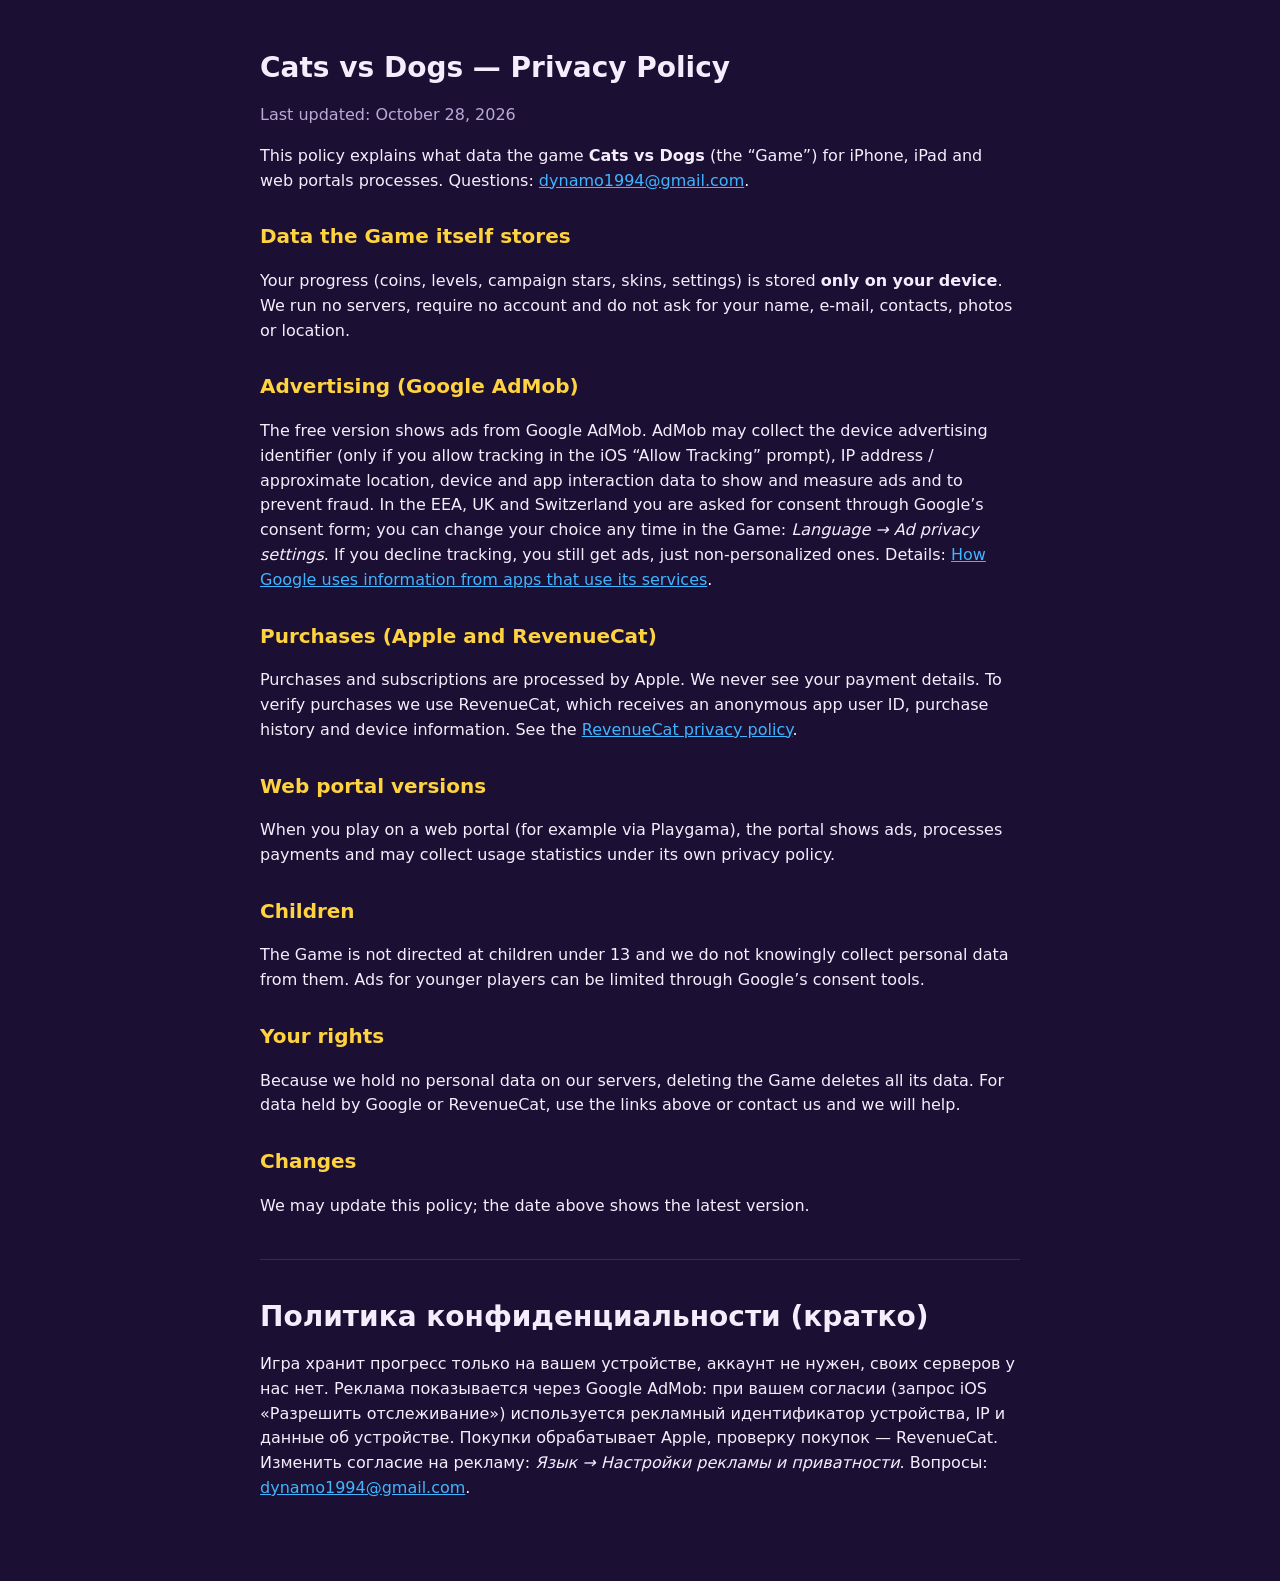
==== cats-vs-dogs/privacy.html @ 21089972 "Cats vs Dogs support and privacy pages" ====
<!doctype html>
<html lang="en">
<head>
<meta charset="utf-8" />
<meta name="viewport" content="width=device-width, initial-scale=1" />
<title>Cats vs Dogs — Privacy Policy</title>
<link rel="stylesheet" href="style.css" />
</head>
<body>
<main>
<h1>Cats vs Dogs — Privacy Policy</h1>
<p class="muted">Last updated: October 28, 2026</p>

<p>This policy explains what data the game <b>Cats vs Dogs</b> (the “Game”) for iPhone, iPad and web portals processes. Questions: <a href="mailto:dynamo1994@gmail.com">dynamo1994@gmail.com</a>.</p>

<h2>Data the Game itself stores</h2>
<p>Your progress (coins, levels, campaign stars, skins, settings) is stored <b>only on your device</b>. We run no servers, require no account and do not ask for your name, e-mail, contacts, photos or location.</p>

<h2>Advertising (Google AdMob)</h2>
<p>The free version shows ads from Google AdMob. AdMob may collect the device advertising identifier (only if you allow tracking in the iOS “Allow Tracking” prompt), IP address / approximate location, device and app interaction data to show and measure ads and to prevent fraud. In the EEA, UK and Switzerland you are asked for consent through Google’s consent form; you can change your choice any time in the Game: <i>Language → Ad privacy settings</i>. If you decline tracking, you still get ads, just non-personalized ones. Details: <a href="https://policies.google.com/technologies/partner-sites">How Google uses information from apps that use its services</a>.</p>

<h2>Purchases (Apple and RevenueCat)</h2>
<p>Purchases and subscriptions are processed by Apple. We never see your payment details. To verify purchases we use RevenueCat, which receives an anonymous app user ID, purchase history and device information. See the <a href="https://www.revenuecat.com/privacy">RevenueCat privacy policy</a>.</p>

<h2>Web portal versions</h2>
<p>When you play on a web portal (for example via Playgama), the portal shows ads, processes payments and may collect usage statistics under its own privacy policy.</p>

<h2>Children</h2>
<p>The Game is not directed at children under 13 and we do not knowingly collect personal data from them. Ads for younger players can be limited through Google’s consent tools.</p>

<h2>Your rights</h2>
<p>Because we hold no personal data on our servers, deleting the Game deletes all its data. For data held by Google or RevenueCat, use the links above or contact us and we will help.</p>

<h2>Changes</h2>
<p>We may update this policy; the date above shows the latest version.</p>

<hr />
<h1>Политика конфиденциальности (кратко)</h1>
<p>Игра хранит прогресс только на вашем устройстве, аккаунт не нужен, своих серверов у нас нет. Реклама показывается через Google AdMob: при вашем согласии (запрос iOS «Разрешить отслеживание») используется рекламный идентификатор устройства, IP и данные об устройстве. Покупки обрабатывает Apple, проверку покупок — RevenueCat. Изменить согласие на рекламу: <i>Язык → Настройки рекламы и приватности</i>. Вопросы: <a href="mailto:dynamo1994@gmail.com">dynamo1994@gmail.com</a>.</p>
</main>
</body>
</html>
---- cats-vs-dogs/style.css ----
body { margin: 0; background: #1b1033; color: #f4eefc; font: 16px/1.55 -apple-system, system-ui, sans-serif; }
main { max-width: 760px; margin: 0 auto; padding: 32px 20px 64px; }
h1 { font-size: 28px; line-height: 1.2; }
h2 { margin-top: 28px; color: #ffd23f; font-size: 20px; }
h3 { font-size: 16px; margin-bottom: 4px; }
a { color: #3fb4ff; }
.muted { color: #b9a9d6; }
hr { border: 0; border-top: 1px solid #3a2a5c; margin: 40px 0; }
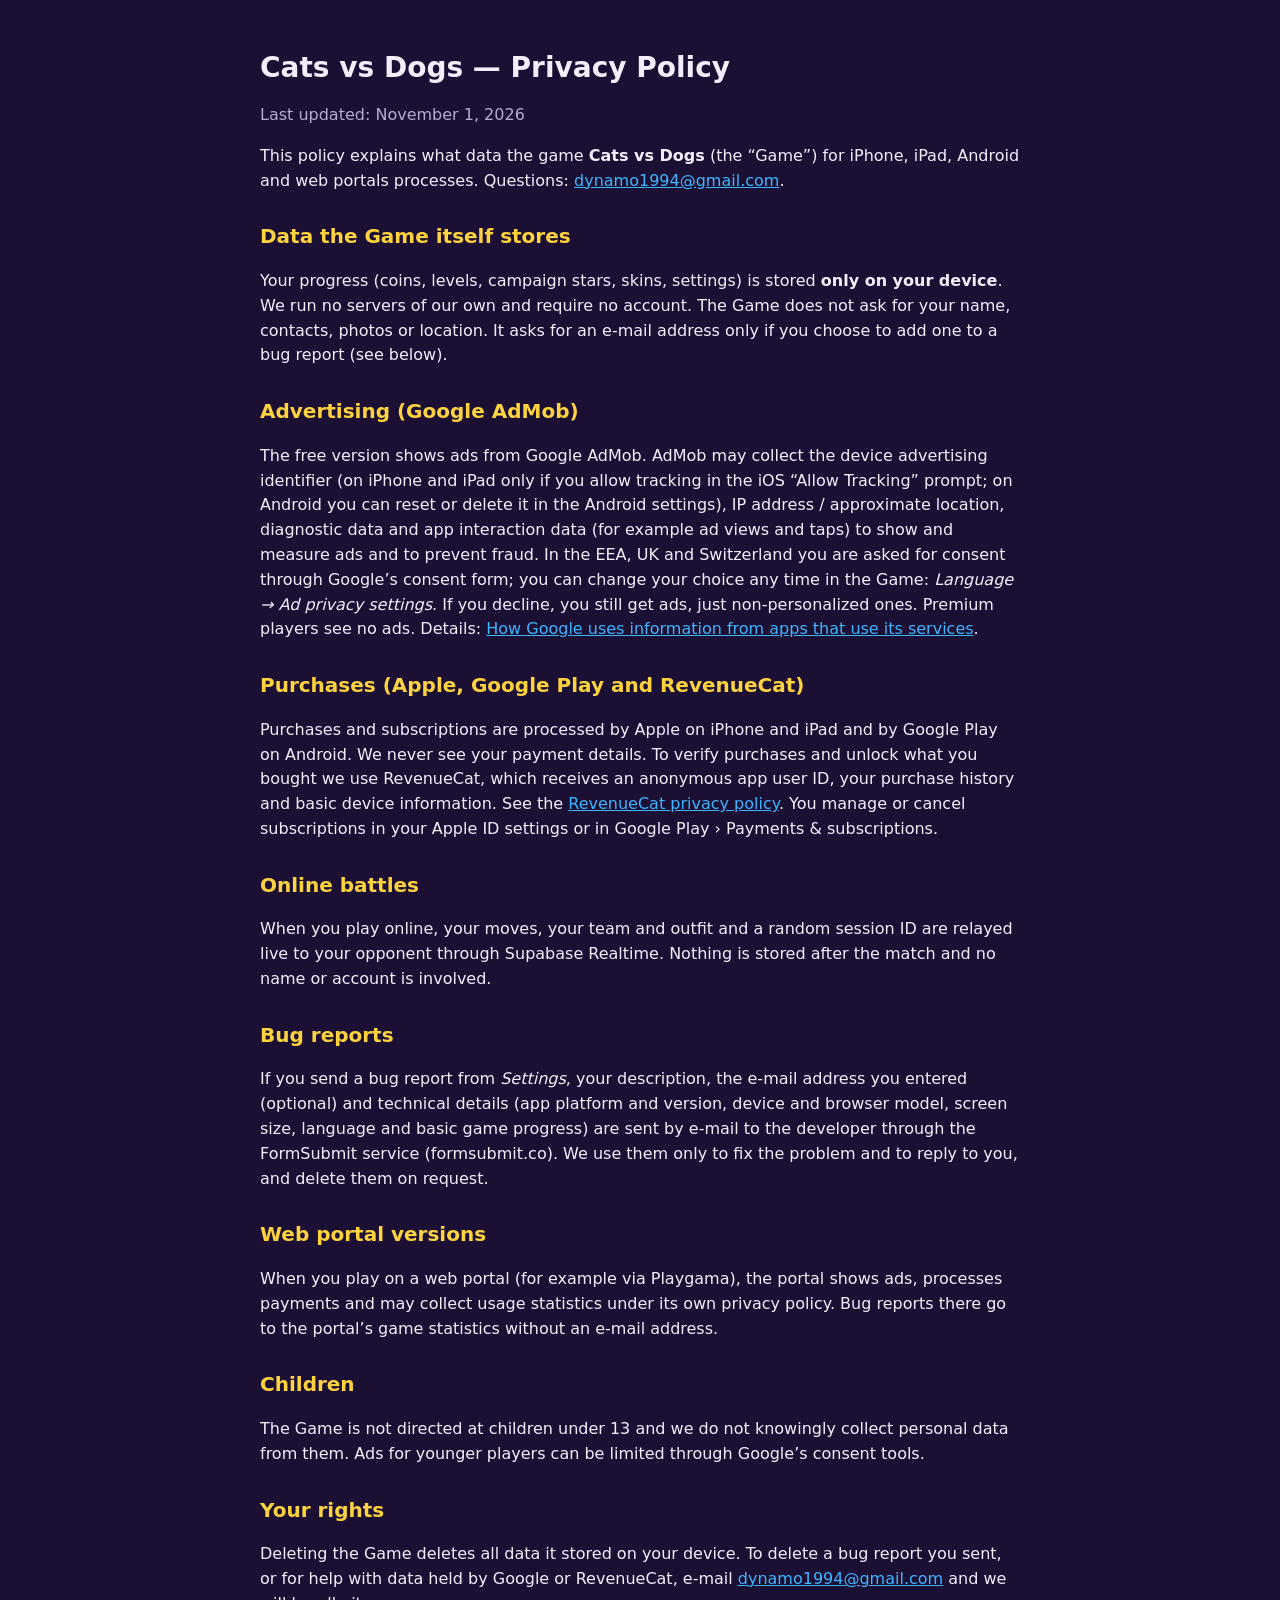
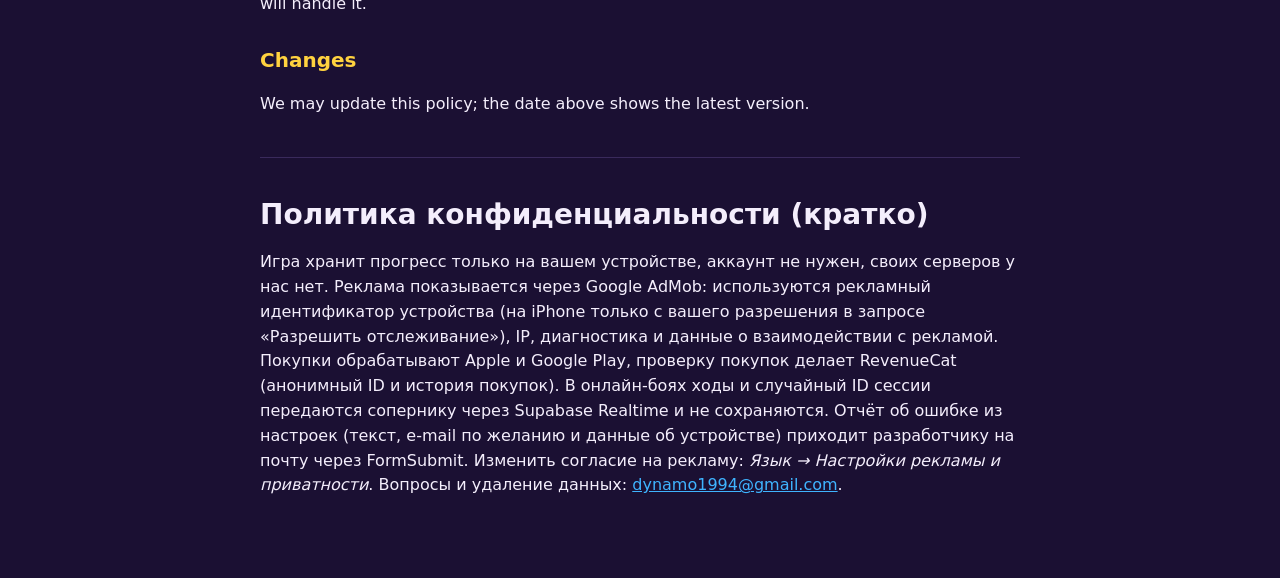
==== commit 4b232e07: "Cats vs Dogs privacy: Android/Google Play, online battles, bug reports" ====
--- a/cats-vs-dogs/privacy.html
+++ b/cats-vs-dogs/privacy.html
@@ -9,34 +9,40 @@
 <body>
 <main>
 <h1>Cats vs Dogs — Privacy Policy</h1>
-<p class="muted">Last updated: October 28, 2026</p>
+<p class="muted">Last updated: November 1, 2026</p>
 
-<p>This policy explains what data the game <b>Cats vs Dogs</b> (the “Game”) for iPhone, iPad and web portals processes. Questions: <a href="mailto:dynamo1994@gmail.com">dynamo1994@gmail.com</a>.</p>
+<p>This policy explains what data the game <b>Cats vs Dogs</b> (the “Game”) for iPhone, iPad, Android and web portals processes. Questions: <a href="mailto:dynamo1994@gmail.com">dynamo1994@gmail.com</a>.</p>
 
 <h2>Data the Game itself stores</h2>
-<p>Your progress (coins, levels, campaign stars, skins, settings) is stored <b>only on your device</b>. We run no servers, require no account and do not ask for your name, e-mail, contacts, photos or location.</p>
+<p>Your progress (coins, levels, campaign stars, skins, settings) is stored <b>only on your device</b>. We run no servers of our own and require no account. The Game does not ask for your name, contacts, photos or location. It asks for an e-mail address only if you choose to add one to a bug report (see below).</p>
 
 <h2>Advertising (Google AdMob)</h2>
-<p>The free version shows ads from Google AdMob. AdMob may collect the device advertising identifier (only if you allow tracking in the iOS “Allow Tracking” prompt), IP address / approximate location, device and app interaction data to show and measure ads and to prevent fraud. In the EEA, UK and Switzerland you are asked for consent through Google’s consent form; you can change your choice any time in the Game: <i>Language → Ad privacy settings</i>. If you decline tracking, you still get ads, just non-personalized ones. Details: <a href="https://policies.google.com/technologies/partner-sites">How Google uses information from apps that use its services</a>.</p>
+<p>The free version shows ads from Google AdMob. AdMob may collect the device advertising identifier (on iPhone and iPad only if you allow tracking in the iOS “Allow Tracking” prompt; on Android you can reset or delete it in the Android settings), IP address / approximate location, diagnostic data and app interaction data (for example ad views and taps) to show and measure ads and to prevent fraud. In the EEA, UK and Switzerland you are asked for consent through Google’s consent form; you can change your choice any time in the Game: <i>Language → Ad privacy settings</i>. If you decline, you still get ads, just non-personalized ones. Premium players see no ads. Details: <a href="https://policies.google.com/technologies/partner-sites">How Google uses information from apps that use its services</a>.</p>
 
-<h2>Purchases (Apple and RevenueCat)</h2>
-<p>Purchases and subscriptions are processed by Apple. We never see your payment details. To verify purchases we use RevenueCat, which receives an anonymous app user ID, purchase history and device information. See the <a href="https://www.revenuecat.com/privacy">RevenueCat privacy policy</a>.</p>
+<h2>Purchases (Apple, Google Play and RevenueCat)</h2>
+<p>Purchases and subscriptions are processed by Apple on iPhone and iPad and by Google Play on Android. We never see your payment details. To verify purchases and unlock what you bought we use RevenueCat, which receives an anonymous app user ID, your purchase history and basic device information. See the <a href="https://www.revenuecat.com/privacy">RevenueCat privacy policy</a>. You manage or cancel subscriptions in your Apple ID settings or in Google Play › Payments &amp; subscriptions.</p>
+
+<h2>Online battles</h2>
+<p>When you play online, your moves, your team and outfit and a random session ID are relayed live to your opponent through Supabase Realtime. Nothing is stored after the match and no name or account is involved.</p>
+
+<h2>Bug reports</h2>
+<p>If you send a bug report from <i>Settings</i>, your description, the e-mail address you entered (optional) and technical details (app platform and version, device and browser model, screen size, language and basic game progress) are sent by e-mail to the developer through the FormSubmit service (formsubmit.co). We use them only to fix the problem and to reply to you, and delete them on request.</p>
 
 <h2>Web portal versions</h2>
-<p>When you play on a web portal (for example via Playgama), the portal shows ads, processes payments and may collect usage statistics under its own privacy policy.</p>
+<p>When you play on a web portal (for example via Playgama), the portal shows ads, processes payments and may collect usage statistics under its own privacy policy. Bug reports there go to the portal’s game statistics without an e-mail address.</p>
 
 <h2>Children</h2>
 <p>The Game is not directed at children under 13 and we do not knowingly collect personal data from them. Ads for younger players can be limited through Google’s consent tools.</p>
 
 <h2>Your rights</h2>
-<p>Because we hold no personal data on our servers, deleting the Game deletes all its data. For data held by Google or RevenueCat, use the links above or contact us and we will help.</p>
+<p>Deleting the Game deletes all data it stored on your device. To delete a bug report you sent, or for help with data held by Google or RevenueCat, e-mail <a href="mailto:dynamo1994@gmail.com">dynamo1994@gmail.com</a> and we will handle it.</p>
 
 <h2>Changes</h2>
 <p>We may update this policy; the date above shows the latest version.</p>
 
 <hr />
 <h1>Политика конфиденциальности (кратко)</h1>
-<p>Игра хранит прогресс только на вашем устройстве, аккаунт не нужен, своих серверов у нас нет. Реклама показывается через Google AdMob: при вашем согласии (запрос iOS «Разрешить отслеживание») используется рекламный идентификатор устройства, IP и данные об устройстве. Покупки обрабатывает Apple, проверку покупок — RevenueCat. Изменить согласие на рекламу: <i>Язык → Настройки рекламы и приватности</i>. Вопросы: <a href="mailto:dynamo1994@gmail.com">dynamo1994@gmail.com</a>.</p>
+<p>Игра хранит прогресс только на вашем устройстве, аккаунт не нужен, своих серверов у нас нет. Реклама показывается через Google AdMob: используются рекламный идентификатор устройства (на iPhone только с вашего разрешения в запросе «Разрешить отслеживание»), IP, диагностика и данные о взаимодействии с рекламой. Покупки обрабатывают Apple и Google Play, проверку покупок делает RevenueCat (анонимный ID и история покупок). В онлайн-боях ходы и случайный ID сессии передаются сопернику через Supabase Realtime и не сохраняются. Отчёт об ошибке из настроек (текст, e-mail по желанию и данные об устройстве) приходит разработчику на почту через FormSubmit. Изменить согласие на рекламу: <i>Язык → Настройки рекламы и приватности</i>. Вопросы и удаление данных: <a href="mailto:dynamo1994@gmail.com">dynamo1994@gmail.com</a>.</p>
 </main>
 </body>
 </html>
